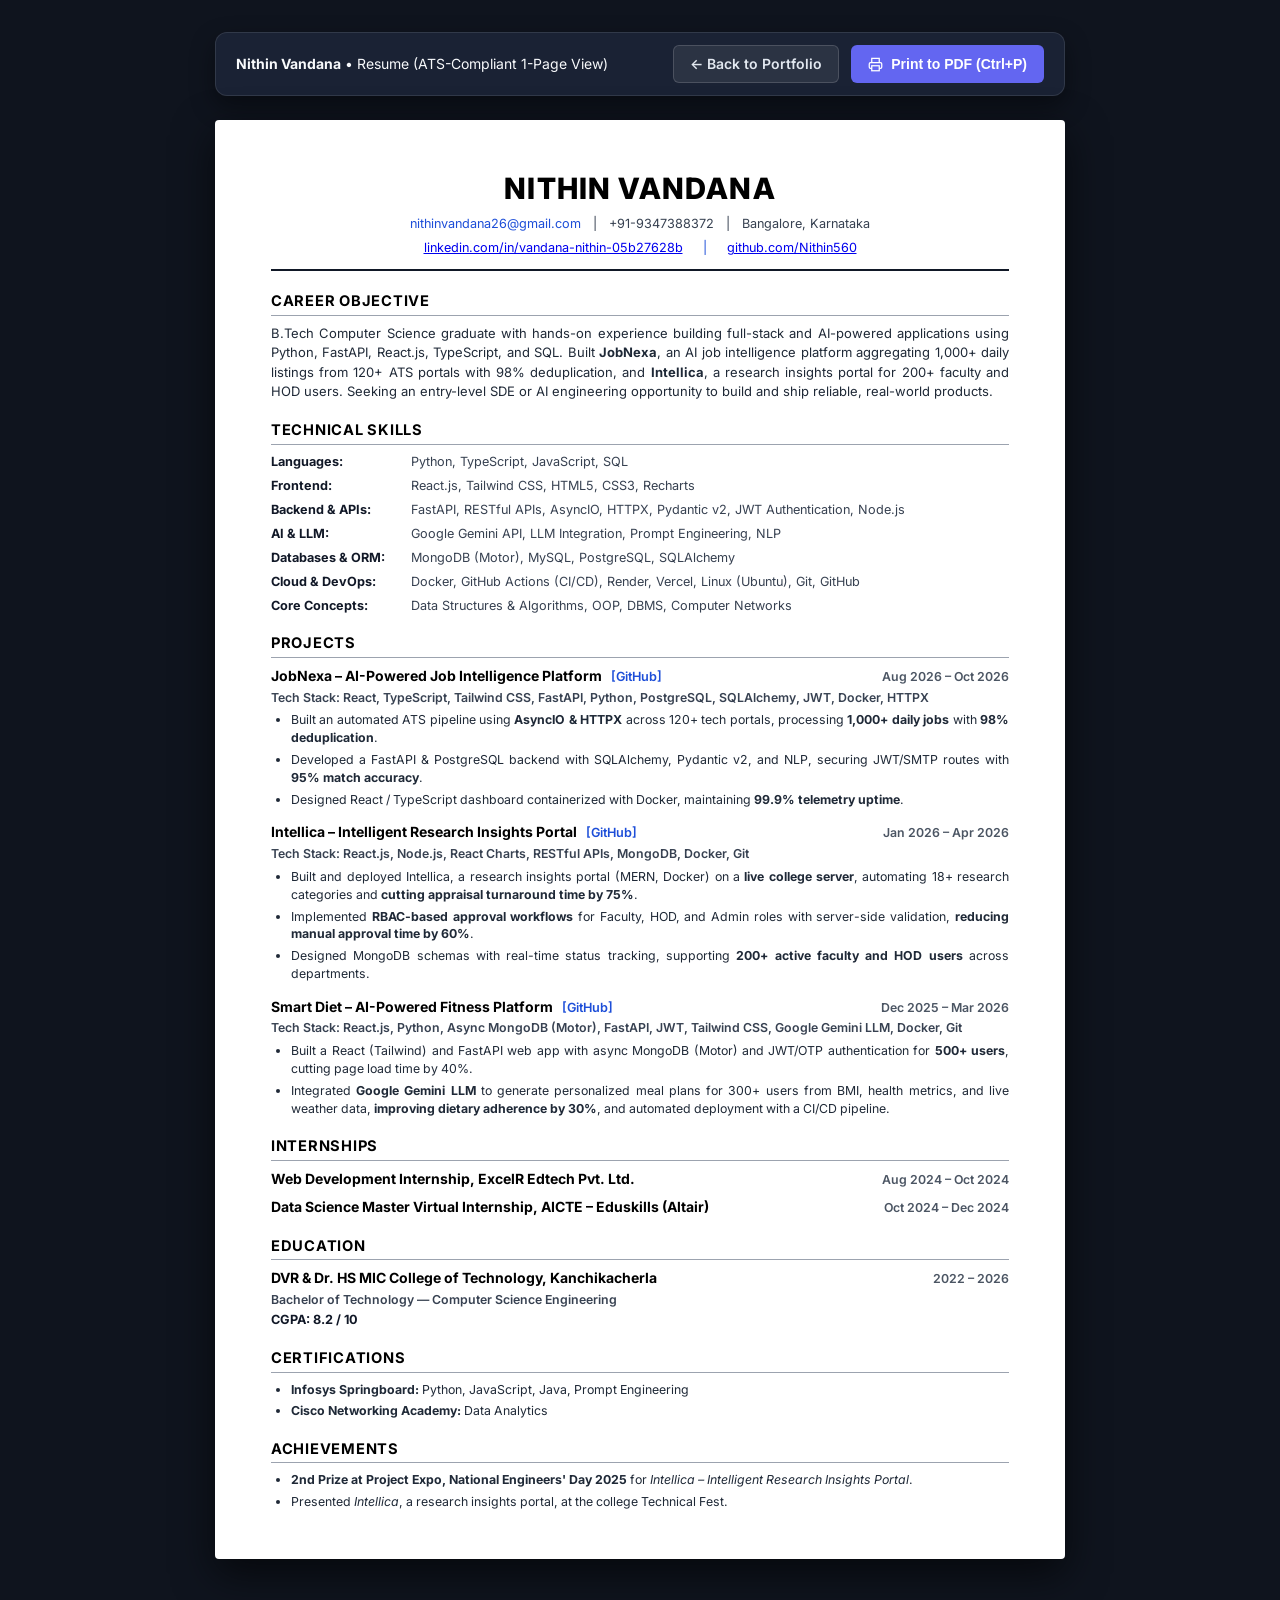
==== resume.html @ 7f5108d3 "feat: complete human-crafted developer portfolio and interactive architecture" ====
<!DOCTYPE html>
<html lang="en">
<head>
  <meta charset="UTF-8" />
  <meta name="viewport" content="width=device-width, initial-scale=1.0" />
  <title>Resume — Nithin Vandana (SDE & AI Systems)</title>
  <link rel="preconnect" href="https://fonts.googleapis.com" />
  <link rel="preconnect" href="https://fonts.gstatic.com" crossorigin />
  <link href="https://fonts.googleapis.com/css2?family=Inter:wght@400;500;600;700;800&family=JetBrains+Mono:wght@400;500&display=swap" rel="stylesheet" />

  <style>
    *, *::before, *::after {
      box-sizing: border-box;
      margin: 0;
      padding: 0;
    }

    body {
      background-color: #0f141e;
      color: #0f172a;
      font-family: 'Inter', -apple-system, BlinkMacSystemFont, 'Segoe UI', Roboto, Helvetica, Arial, sans-serif;
      line-height: 1.45;
      padding: 2rem 1rem 4rem;
    }

    /* Floating Toolbar (Hidden when printing) */
    .resume-toolbar {
      max-width: 850px;
      margin: 0 auto 1.5rem;
      display: flex;
      align-items: center;
      justify-content: space-between;
      gap: 1rem;
      padding: 0.75rem 1.25rem;
      background: #1a2234;
      border: 1px solid rgba(255, 255, 255, 0.1);
      border-radius: 12px;
      color: #f8fafc;
      box-shadow: 0 10px 25px rgba(0, 0, 0, 0.4);
    }

    .toolbar-btn {
      display: inline-flex;
      align-items: center;
      gap: 0.5rem;
      padding: 0.5rem 1rem;
      border-radius: 6px;
      font-size: 0.875rem;
      font-weight: 600;
      text-decoration: none;
      cursor: pointer;
      border: 1px solid transparent;
      transition: all 150ms ease;
    }

    .btn-print {
      background: #6366f1;
      color: #ffffff;
    }

    .btn-print:hover {
      background: #4f46e5;
    }

    .btn-back {
      background: rgba(255, 255, 255, 0.08);
      color: #e2e8f0;
      border-color: rgba(255, 255, 255, 0.15);
    }

    .btn-back:hover {
      background: rgba(255, 255, 255, 0.16);
      color: #ffffff;
    }

    /* Resume Paper Page */
    .resume-paper {
      max-width: 850px;
      margin: 0 auto;
      background: #ffffff;
      padding: 3rem 3.5rem;
      border-radius: 4px;
      box-shadow: 0 15px 40px rgba(0, 0, 0, 0.6);
      font-size: 10.5pt;
      color: #111827;
    }

    /* Resume Header */
    .r-header {
      text-align: center;
      margin-bottom: 1.25rem;
      border-bottom: 2px solid #111827;
      padding-bottom: 0.75rem;
    }

    .r-name {
      font-size: 22pt;
      font-weight: 800;
      letter-spacing: 0.04em;
      text-transform: uppercase;
      color: #000000;
      margin-bottom: 0.25rem;
    }

    .r-contacts {
      font-size: 9.5pt;
      color: #374151;
      display: flex;
      flex-wrap: wrap;
      justify-content: center;
      gap: 0.75rem;
      margin-bottom: 0.35rem;
    }

    .r-contacts a {
      color: #1d4ed8;
      text-decoration: none;
    }

    .r-contacts a:hover {
      text-decoration: underline;
    }

    .r-links {
      font-size: 9.5pt;
      color: #1d4ed8;
      display: flex;
      justify-content: center;
      gap: 1.25rem;
    }

    /* Section Styling */
    .r-section {
      margin-bottom: 1.15rem;
    }

    .r-section-title {
      font-size: 11pt;
      font-weight: 700;
      text-transform: uppercase;
      letter-spacing: 0.05em;
      color: #000000;
      border-bottom: 1px solid #9ca3af;
      padding-bottom: 0.15rem;
      margin-bottom: 0.5rem;
    }

    .r-text {
      font-size: 9.75pt;
      line-height: 1.5;
      color: #1f2937;
      text-align: justify;
    }

    /* Skills Table */
    .r-skills-grid {
      display: grid;
      grid-template-columns: 140px 1fr;
      row-gap: 0.35rem;
      font-size: 9.5pt;
    }

    .r-skill-label {
      font-weight: 700;
      color: #111827;
    }

    .r-skill-val {
      color: #374151;
    }

    /* Project & Experience Entry */
    .r-entry {
      margin-bottom: 0.85rem;
    }

    .r-entry-head {
      display: flex;
      justify-content: space-between;
      align-items: baseline;
      margin-bottom: 0.15rem;
    }

    .r-entry-title {
      font-size: 10.5pt;
      font-weight: 700;
      color: #000000;
    }

    .r-entry-title a {
      color: #1d4ed8;
      text-decoration: none;
      font-weight: 600;
      font-size: 9.5pt;
      margin-left: 0.4rem;
    }

    .r-entry-date {
      font-size: 9.25pt;
      font-weight: 600;
      color: #4b5563;
    }

    .r-entry-sub {
      font-size: 9.25pt;
      font-weight: 600;
      color: #374151;
      margin-bottom: 0.3rem;
    }

    .r-bullets {
      list-style-type: disc;
      padding-left: 1.25rem;
      display: flex;
      flex-direction: column;
      gap: 0.25rem;
    }

    .r-bullets li {
      font-size: 9.25pt;
      line-height: 1.45;
      color: #1f2937;
      text-align: justify;
    }

    /* Print Setup */
    @media print {
      body {
        background: transparent !important;
        padding: 0 !important;
      }

      .resume-toolbar {
        display: none !important;
      }

      .resume-paper {
        padding: 0.4in 0.5in !important;
        box-shadow: none !important;
        border-radius: 0 !important;
        max-width: 100% !important;
      }
    }
  </style>
</head>
<body>

  <!-- Floating Toolbar -->
  <div class="resume-toolbar">
    <div style="font-size: 0.875rem;">
      <strong>Nithin Vandana</strong> &bull; Resume (ATS-Compliant 1-Page View)
    </div>
    <div style="display: flex; gap: 0.75rem;">
      <a href="index.html" class="toolbar-btn btn-back">← Back to Portfolio</a>
      <button onclick="window.print()" class="toolbar-btn btn-print">
        <svg width="15" height="15" viewBox="0 0 24 24" fill="none" stroke="currentColor" stroke-width="2"><polyline points="6 9 6 2 18 2 18 9"/><path d="M6 18H4a2 2 0 0 1-2-2v-5a2 2 0 0 1 2-2h16a2 2 0 0 1 2 2v5a2 2 0 0 1-2 2h-2"/><rect x="6" y="14" width="12" height="8"/></svg>
        <span>Print to PDF (Ctrl+P)</span>
      </button>
    </div>
  </div>

  <!-- Printable Paper -->
  <div class="resume-paper">
    
    <!-- Header -->
    <header class="r-header">
      <h1 class="r-name">Nithin Vandana</h1>
      <div class="r-contacts">
        <a href="mailto:nithinvandana26@gmail.com">nithinvandana26@gmail.com</a>
        <span>|</span>
        <span>+91-9347388372</span>
        <span>|</span>
        <span>Bangalore, Karnataka</span>
      </div>
      <div class="r-links">
        <a href="https://www.linkedin.com/in/vandana-nithin-05b27628b" target="_blank">linkedin.com/in/vandana-nithin-05b27628b</a>
        <span>|</span>
        <a href="https://github.com/Nithin560" target="_blank">github.com/Nithin560</a>
      </div>
    </header>

    <!-- Career Objective -->
    <section class="r-section">
      <h2 class="r-section-title">Career Objective</h2>
      <p class="r-text">
        B.Tech Computer Science graduate with hands-on experience building full-stack and AI-powered applications using Python, FastAPI, React.js, TypeScript, and SQL. Built <strong>JobNexa</strong>, an AI job intelligence platform aggregating 1,000+ daily listings from 120+ ATS portals with 98% deduplication, and <strong>Intellica</strong>, a research insights portal for 200+ faculty and HOD users. Seeking an entry-level SDE or AI engineering opportunity to build and ship reliable, real-world products.
      </p>
    </section>

    <!-- Technical Skills -->
    <section class="r-section">
      <h2 class="r-section-title">Technical Skills</h2>
      <div class="r-skills-grid">
        <div class="r-skill-label">Languages:</div>
        <div class="r-skill-val">Python, TypeScript, JavaScript, SQL</div>

        <div class="r-skill-label">Frontend:</div>
        <div class="r-skill-val">React.js, Tailwind CSS, HTML5, CSS3, Recharts</div>

        <div class="r-skill-label">Backend & APIs:</div>
        <div class="r-skill-val">FastAPI, RESTful APIs, AsyncIO, HTTPX, Pydantic v2, JWT Authentication, Node.js</div>

        <div class="r-skill-label">AI & LLM:</div>
        <div class="r-skill-val">Google Gemini API, LLM Integration, Prompt Engineering, NLP</div>

        <div class="r-skill-label">Databases & ORM:</div>
        <div class="r-skill-val">MongoDB (Motor), MySQL, PostgreSQL, SQLAlchemy</div>

        <div class="r-skill-label">Cloud & DevOps:</div>
        <div class="r-skill-val">Docker, GitHub Actions (CI/CD), Render, Vercel, Linux (Ubuntu), Git, GitHub</div>

        <div class="r-skill-label">Core Concepts:</div>
        <div class="r-skill-val">Data Structures & Algorithms, OOP, DBMS, Computer Networks</div>
      </div>
    </section>

    <!-- Projects -->
    <section class="r-section">
      <h2 class="r-section-title">Projects</h2>

      <!-- Project 1 -->
      <div class="r-entry">
        <div class="r-entry-head">
          <div class="r-entry-title">
            JobNexa – AI-Powered Job Intelligence Platform
            <a href="https://github.com/Nithin560/JobNexa" target="_blank">[GitHub]</a>
          </div>
          <div class="r-entry-date">Aug 2026 – Oct 2026</div>
        </div>
        <div class="r-entry-sub">Tech Stack: React, TypeScript, Tailwind CSS, FastAPI, Python, PostgreSQL, SQLAlchemy, JWT, Docker, HTTPX</div>
        <ul class="r-bullets">
          <li>Built an automated ATS pipeline using <strong>AsyncIO & HTTPX</strong> across 120+ tech portals, processing <strong>1,000+ daily jobs</strong> with <strong>98% deduplication</strong>.</li>
          <li>Developed a FastAPI & PostgreSQL backend with SQLAlchemy, Pydantic v2, and NLP, securing JWT/SMTP routes with <strong>95% match accuracy</strong>.</li>
          <li>Designed React / TypeScript dashboard containerized with Docker, maintaining <strong>99.9% telemetry uptime</strong>.</li>
        </ul>
      </div>

      <!-- Project 2 -->
      <div class="r-entry">
        <div class="r-entry-head">
          <div class="r-entry-title">
            Intellica – Intelligent Research Insights Portal
            <a href="https://github.com/Nithin560/Intellica" target="_blank">[GitHub]</a>
          </div>
          <div class="r-entry-date">Jan 2026 – Apr 2026</div>
        </div>
        <div class="r-entry-sub">Tech Stack: React.js, Node.js, React Charts, RESTful APIs, MongoDB, Docker, Git</div>
        <ul class="r-bullets">
          <li>Built and deployed Intellica, a research insights portal (MERN, Docker) on a <strong>live college server</strong>, automating 18+ research categories and <strong>cutting appraisal turnaround time by 75%</strong>.</li>
          <li>Implemented <strong>RBAC-based approval workflows</strong> for Faculty, HOD, and Admin roles with server-side validation, <strong>reducing manual approval time by 60%</strong>.</li>
          <li>Designed MongoDB schemas with real-time status tracking, supporting <strong>200+ active faculty and HOD users</strong> across departments.</li>
        </ul>
      </div>

      <!-- Project 3 -->
      <div class="r-entry">
        <div class="r-entry-head">
          <div class="r-entry-title">
            Smart Diet – AI-Powered Fitness Platform
            <a href="https://github.com/Nithin560/Smart-Diet" target="_blank">[GitHub]</a>
          </div>
          <div class="r-entry-date">Dec 2025 – Mar 2026</div>
        </div>
        <div class="r-entry-sub">Tech Stack: React.js, Python, Async MongoDB (Motor), FastAPI, JWT, Tailwind CSS, Google Gemini LLM, Docker, Git</div>
        <ul class="r-bullets">
          <li>Built a React (Tailwind) and FastAPI web app with async MongoDB (Motor) and JWT/OTP authentication for <strong>500+ users</strong>, cutting page load time by 40%.</li>
          <li>Integrated <strong>Google Gemini LLM</strong> to generate personalized meal plans for 300+ users from BMI, health metrics, and live weather data, <strong>improving dietary adherence by 30%</strong>, and automated deployment with a CI/CD pipeline.</li>
        </ul>
      </div>
    </section>

    <!-- Internships -->
    <section class="r-section">
      <h2 class="r-section-title">Internships</h2>
      
      <div class="r-entry" style="margin-bottom: 0.5rem;">
        <div class="r-entry-head">
          <div class="r-entry-title">Web Development Internship, ExcelR Edtech Pvt. Ltd.</div>
          <div class="r-entry-date">Aug 2024 – Oct 2024</div>
        </div>
      </div>

      <div class="r-entry" style="margin-bottom: 0.5rem;">
        <div class="r-entry-head">
          <div class="r-entry-title">Data Science Master Virtual Internship, AICTE – Eduskills (Altair)</div>
          <div class="r-entry-date">Oct 2024 – Dec 2024</div>
        </div>
      </div>
    </section>

    <!-- Education -->
    <section class="r-section">
      <h2 class="r-section-title">Education</h2>
      <div class="r-entry">
        <div class="r-entry-head">
          <div class="r-entry-title">DVR & Dr. HS MIC College of Technology, Kanchikacherla</div>
          <div class="r-entry-date">2022 – 2026</div>
        </div>
        <div class="r-entry-sub" style="margin-bottom: 0.15rem;">Bachelor of Technology — Computer Science Engineering</div>
        <div style="font-weight: 700; font-size: 9.5pt; color: #111827;">CGPA: 8.2 / 10</div>
      </div>
    </section>

    <!-- Certifications -->
    <section class="r-section">
      <h2 class="r-section-title">Certifications</h2>
      <ul class="r-bullets">
        <li><strong>Infosys Springboard:</strong> Python, JavaScript, Java, Prompt Engineering</li>
        <li><strong>Cisco Networking Academy:</strong> Data Analytics</li>
      </ul>
    </section>

    <!-- Achievements -->
    <section class="r-section" style="margin-bottom: 0;">
      <h2 class="r-section-title">Achievements</h2>
      <ul class="r-bullets">
        <li><strong>2nd Prize at Project Expo, National Engineers' Day 2025</strong> for <em>Intellica – Intelligent Research Insights Portal</em>.</li>
        <li>Presented <em>Intellica</em>, a research insights portal, at the college Technical Fest.</li>
      </ul>
    </section>

  </div>

</body>
</html>
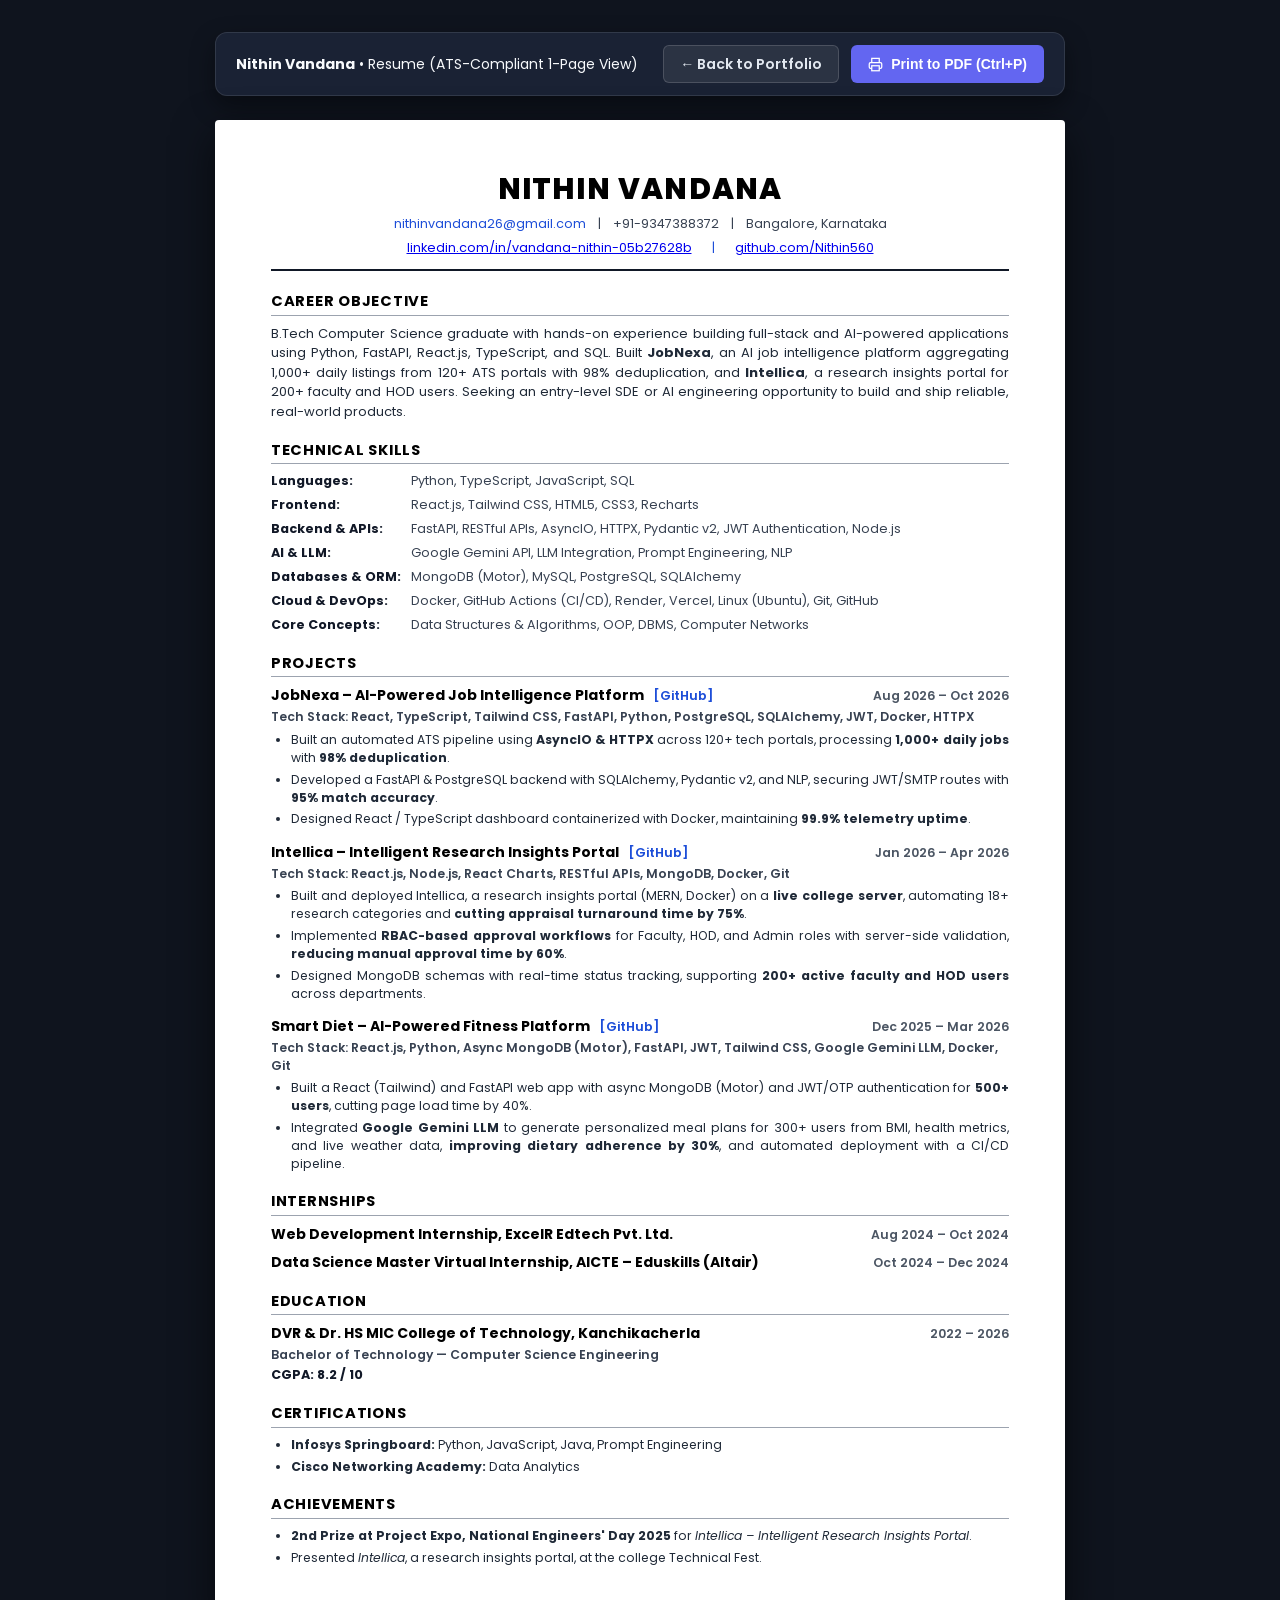
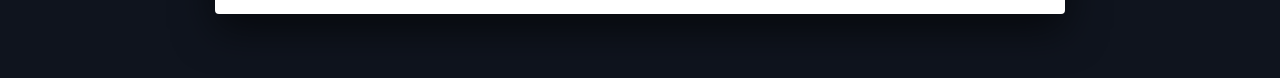
==== commit ff46730f: "style: implement Poppins font-family across website and resume" ====
--- a/resume.html
+++ b/resume.html
@@ -6,7 +6,7 @@
   <title>Resume — Nithin Vandana (SDE & AI Systems)</title>
   <link rel="preconnect" href="https://fonts.googleapis.com" />
   <link rel="preconnect" href="https://fonts.gstatic.com" crossorigin />
-  <link href="https://fonts.googleapis.com/css2?family=Inter:wght@400;500;600;700;800&family=JetBrains+Mono:wght@400;500&display=swap" rel="stylesheet" />
+  <link href="https://fonts.googleapis.com/css2?family=Poppins:wght@300;400;500;600;700;800&family=JetBrains+Mono:wght@400;500&display=swap" rel="stylesheet" />
 
   <style>
     *, *::before, *::after {
@@ -18,7 +18,7 @@
     body {
       background-color: #0f141e;
       color: #0f172a;
-      font-family: 'Inter', -apple-system, BlinkMacSystemFont, 'Segoe UI', Roboto, Helvetica, Arial, sans-serif;
+      font-family: 'Poppins', -apple-system, BlinkMacSystemFont, 'Segoe UI', Roboto, Helvetica, Arial, sans-serif;
       line-height: 1.45;
       padding: 2rem 1rem 4rem;
     }
